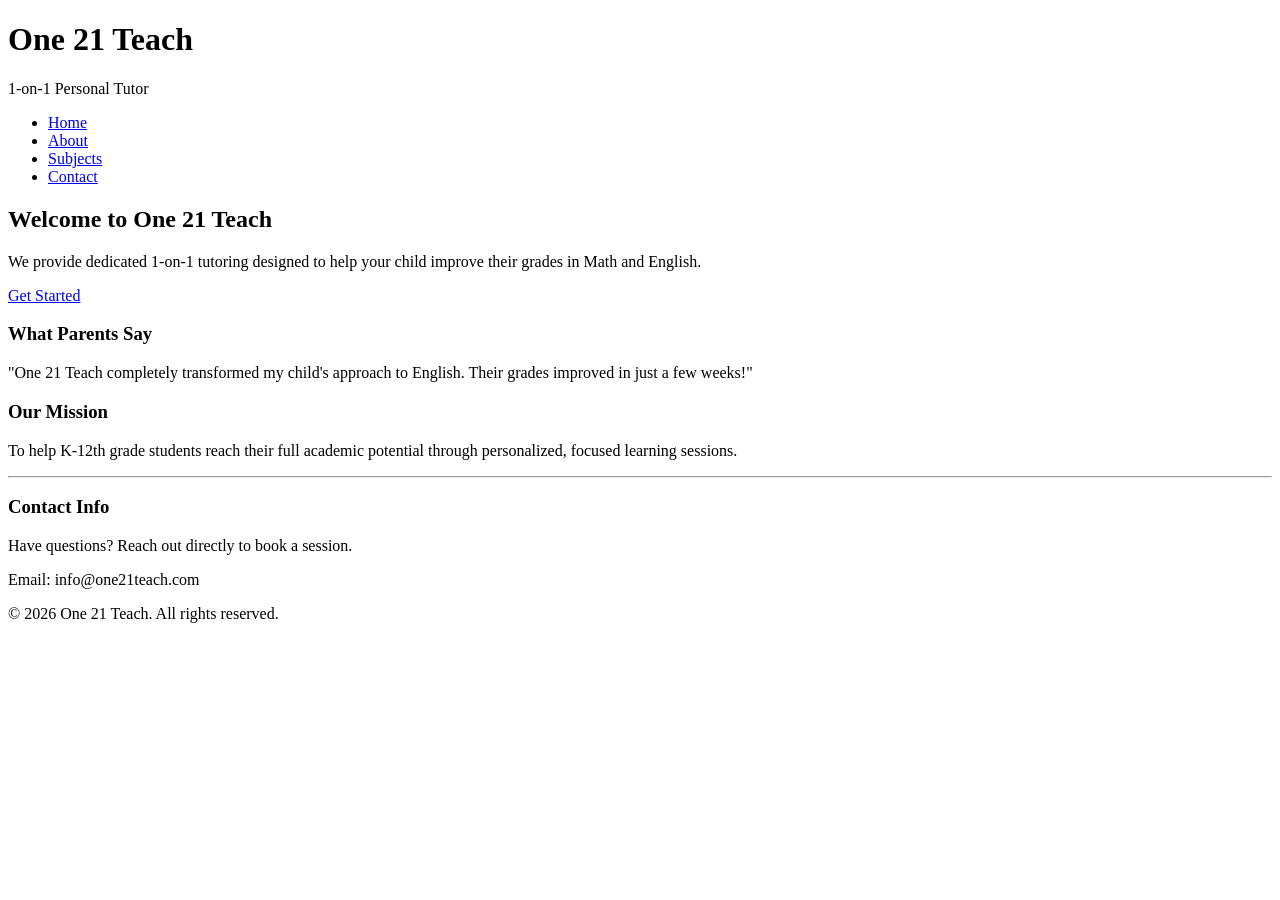
==== index.html @ a63e370b "Add initial HTML structure for One 21 Teach" ====
<!DOCTYPE html>
<html lang="en">
<head>
    <meta charset="UTF-8">
    <meta name="viewport" content="width=device-width, initial-scale=1.0">
    <title>One 21 Teach - Personal Tutoring</title>
    <link rel="stylesheet" href="style.css">
</head>
<body>

    <div class="container">
        <header>
            <h1>One 21 Teach</h1>
            <p class="tagline">1-on-1 Personal Tutor</p>
        </header>

        <nav>
            <ul>
                <li><a href="#">Home</a></li>
                <li><a href="#">About</a></li>
                <li><a href="#">Subjects</a></li>
                <li><a href="#">Contact</a></li>
            </ul>
        </nav>

        <main>
            <section class="hero-block">
                <h2>Welcome to One 21 Teach</h2>
                <p>We provide dedicated 1-on-1 tutoring designed to help your child improve their grades in Math and English.</p>
                <div class="cta-container">
                    <a href="#" class="cta-button">Get Started</a>
                </div>
                
                <div class="review-box">
                    <h3>What Parents Say</h3>
                    <p class="review">"One 21 Teach completely transformed my child's approach to English. Their grades improved in just a few weeks!"</p>
                </div>
            </section>
            
            <aside class="info-sidebar">
                <h3>Our Mission</h3>
                <p>To help K-12th grade students reach their full academic potential through personalized, focused learning sessions.</p>
                
                <hr class="sidebar-divider">
                
                <h3>Contact Info</h3>
                <p>Have questions? Reach out directly to book a session.</p>
                <p class="contact-details">Email: info@one21teach.com</p>
            </aside>
        </main>

        <footer>
            <p>&copy; 2026 One 21 Teach. All rights reserved.</p>
        </footer>
    </div>

</body>
</html>
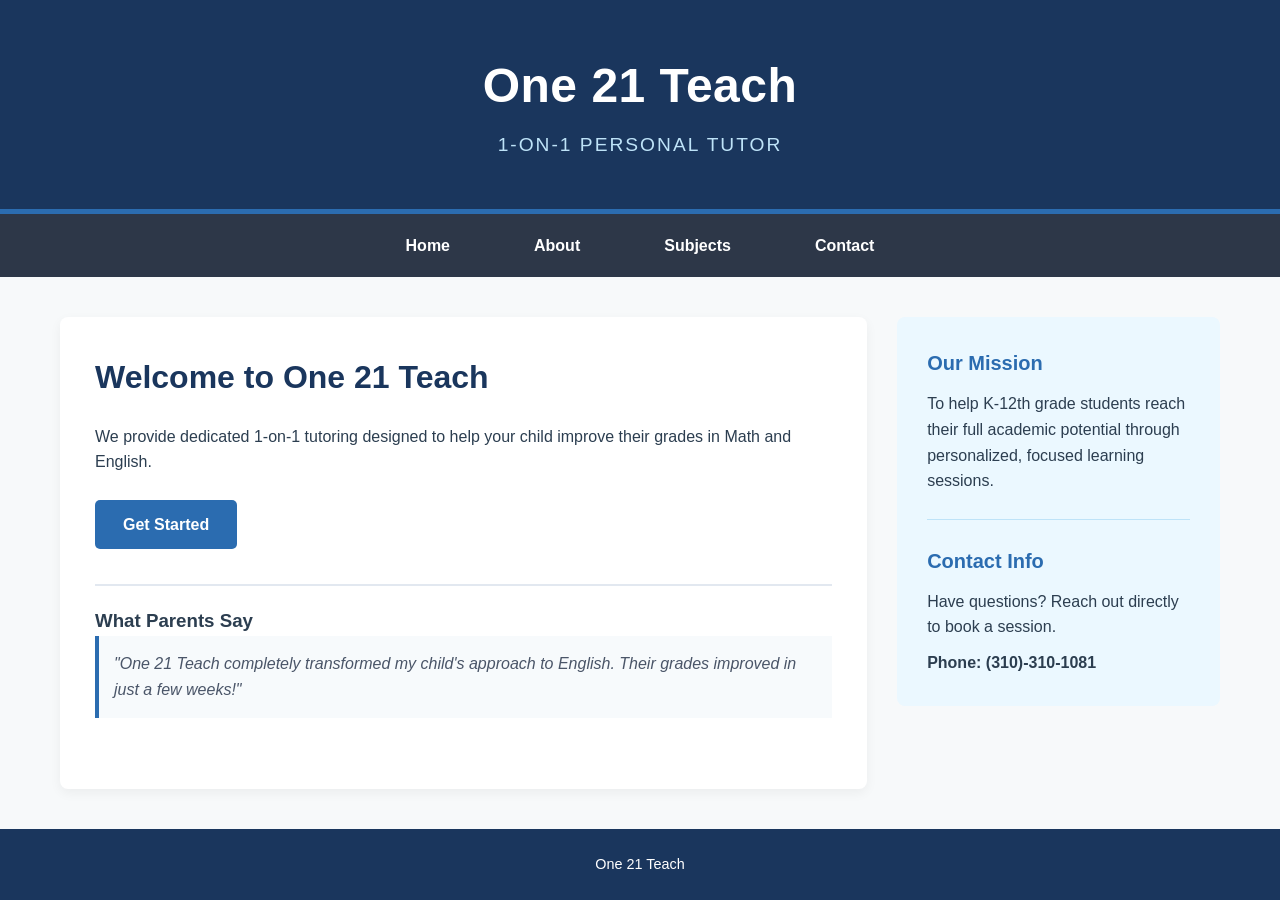
==== commit 850d6a6f: "Update contact details and footer text" ====
--- a/index.html
+++ b/index.html
@@ -45,12 +45,12 @@
                 
                 <h3>Contact Info</h3>
                 <p>Have questions? Reach out directly to book a session.</p>
-                <p class="contact-details">Email: info@one21teach.com</p>
+                <p class="contact-details">Phone: (310)-310-1081</p>
             </aside>
         </main>
 
         <footer>
-            <p>&copy; 2026 One 21 Teach. All rights reserved.</p>
+            <p>One 21 Teach</p>
         </footer>
     </div>
 
--- a/style.css
+++ b/style.css
@@ -0,0 +1,182 @@
+* {
+    margin: 0;
+    padding: 0;
+    box-sizing: border-box;
+}
+
+body {
+    font-family: 'Helvetica Neue', Arial, sans-serif;
+    background-color: #f7f9fa;
+    color: #2c3e50;
+    line-height: 1.6;
+}
+
+.container {
+    display: grid;
+    grid-template-rows: auto auto 1fr auto;
+    min-height: 100vh;
+}
+
+
+header {
+    background-color: #1a365d;
+    color: #ffffff;
+    text-align: center;
+    padding: 3rem 1rem;
+    border-bottom: 5px solid #2b6cb0;
+}
+
+header h1 {
+    font-size: 3rem;
+    font-weight: 700;
+    letter-spacing: 0.5px;
+    margin-bottom: 5px;
+}
+
+header .tagline {
+    font-size: 1.2rem;
+    color: #bee3f8;
+    text-transform: uppercase;
+    letter-spacing: 2px;
+}
+
+nav {
+    background-color: #2d3748; 
+    position: sticky;
+    top: 0;
+    z-index: 100;
+}
+
+nav ul {
+    list-style: none;
+    display: flex;
+    justify-content: center;
+}
+
+nav ul li {
+    margin: 0 10px;
+}
+
+nav ul li a {
+    display: block;
+    color: #ffffff;
+    text-decoration: none;
+    padding: 1.2rem 2rem;
+    font-weight: 600;
+    transition: all 0.3s ease;
+}
+
+nav ul li a:hover {
+    background-color: #2b6cb0;
+    color: #ffffff;
+}
+
+main {
+    display: grid;
+    grid-template-columns: 2.5fr 1fr; 
+    gap: 30px;
+    max-width: 1200px;
+    width: 100%;
+    margin: 0 auto;
+    padding: 40px 20px;
+}
+
+.hero-block {
+    background-color: #ffffff;
+    padding: 35px;
+    border-radius: 8px;
+    box-shadow: 0 4px 12px rgba(0, 0, 0, 0.05);
+}
+
+.hero-block h2 {
+    color: #1a365d;
+    font-size: 2rem;
+    margin-bottom: 20px;
+}
+
+.cta-container {
+    margin: 25px 0;
+}
+
+.cta-button {
+    display: inline-block;
+    background-color: #2b6cb0;
+    color: #ffffff;
+    text-decoration: none;
+    padding: 12px 28px;
+    font-weight: bold;
+    border-radius: 5px;
+    transition: background-color 0.2s ease;
+}
+
+.cta-button:hover {
+    background-color: #2c5282;
+}
+
+.review-box {
+    margin-top: 35px;
+    padding-top: 20px;
+    border-top: 2px solid #e2e8f0;
+}
+
+.review {
+    font-style: italic;
+    color: #4a5568;
+    background-color: #f7fafc;
+    padding: 15px;
+    border-left: 4px solid #2b6cb0;
+}
+
+
+.info-sidebar {
+    background-color: #ebf8ff; 
+    padding: 30px;
+    border-radius: 8px;
+    align-self: start;
+}
+
+.info-sidebar h3 {
+    color: #2b6cb0;
+    margin-bottom: 12px;
+    font-size: 1.25rem;
+}
+
+.sidebar-divider {
+    border: 0;
+    height: 1px;
+    background: #bee3f8;
+    margin: 25px 0;
+}
+
+.contact-details {
+    font-weight: 600;
+    margin-top: 10px;
+}
+
+footer {
+    background-color: #1a365d;
+    color: #ffffff;
+    text-align: center;
+    padding: 1.5rem 1rem;
+    font-size: 0.9rem;
+}
+
+@media (max-width: 768px) {
+    main {
+        grid-template-columns: 1fr;
+    }
+
+    nav ul {
+        flex-direction: column;
+        align-items: center;
+    }
+
+    nav ul li {
+        width: 100%;
+        text-align: center;
+    }
+    
+    nav ul li a {
+        padding: 1rem;
+    }
+}
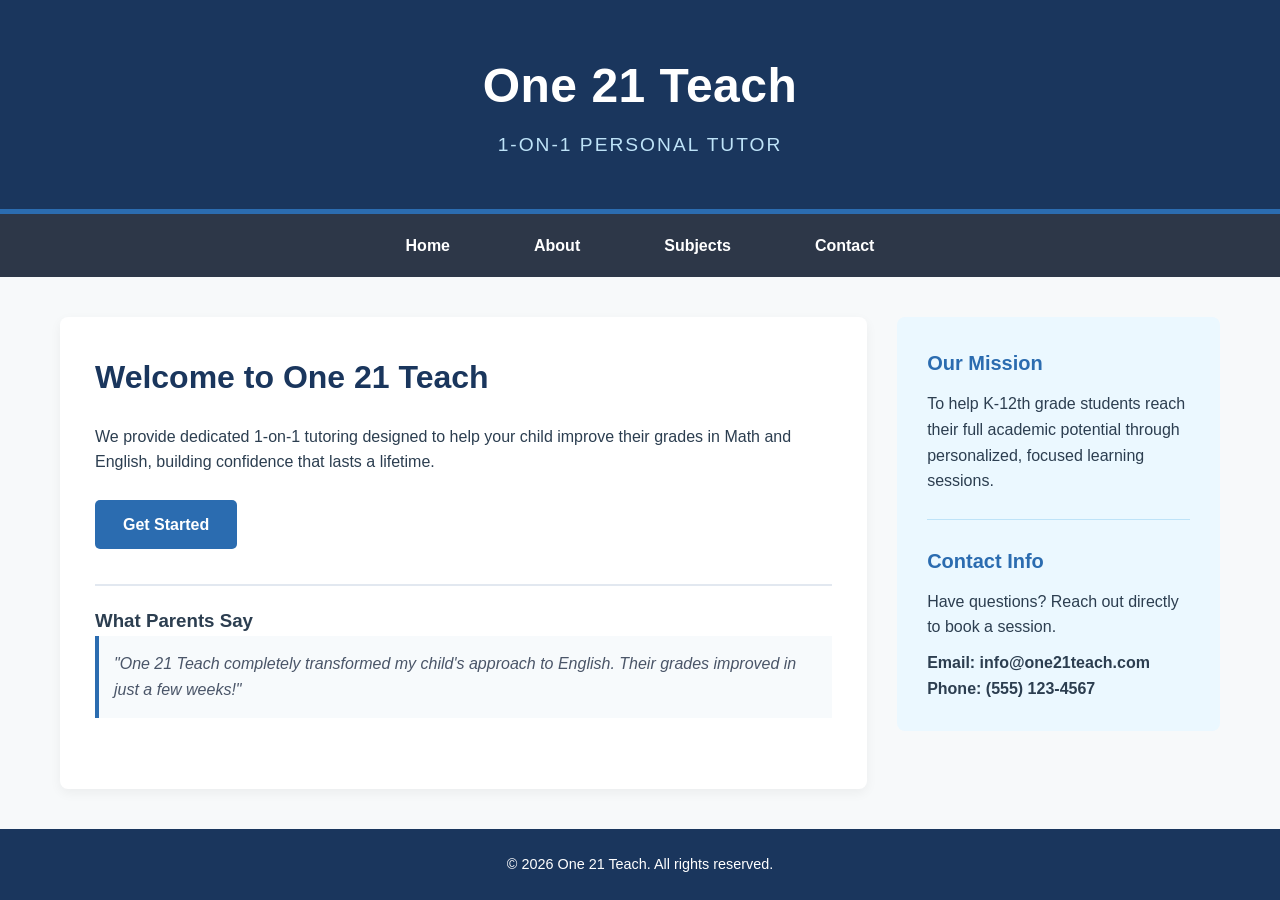
==== commit 43b2c2ec: "Update navigation, contact info, and footer details Updated navigation links to point to specific HT" ====
--- a/index.html
+++ b/index.html
@@ -16,19 +16,19 @@
 
         <nav>
             <ul>
-                <li><a href="#">Home</a></li>
-                <li><a href="#">About</a></li>
-                <li><a href="#">Subjects</a></li>
-                <li><a href="#">Contact</a></li>
+                <li><a href="index.html">Home</a></li>
+                <li><a href="about.html">About</a></li>
+                <li><a href="subjects.html">Subjects</a></li>
+                <li><a href="contact.html">Contact</a></li>
             </ul>
         </nav>
 
         <main>
             <section class="hero-block">
                 <h2>Welcome to One 21 Teach</h2>
-                <p>We provide dedicated 1-on-1 tutoring designed to help your child improve their grades in Math and English.</p>
+                <p>We provide dedicated 1-on-1 tutoring designed to help your child improve their grades in Math and English, building confidence that lasts a lifetime.</p>
                 <div class="cta-container">
-                    <a href="#" class="cta-button">Get Started</a>
+                    <a href="contact.html" class="cta-button">Get Started</a>
                 </div>
                 
                 <div class="review-box">
@@ -45,12 +45,12 @@
                 
                 <h3>Contact Info</h3>
                 <p>Have questions? Reach out directly to book a session.</p>
-                <p class="contact-details">Phone: (310)-310-1081</p>
+                <p class="contact-details">Email: info@one21teach.com<br>Phone: (555) 123-4567</p>
             </aside>
         </main>
 
         <footer>
-            <p>One 21 Teach</p>
+            <p>&copy; 2026 One 21 Teach. All rights reserved.</p>
         </footer>
     </div>
 
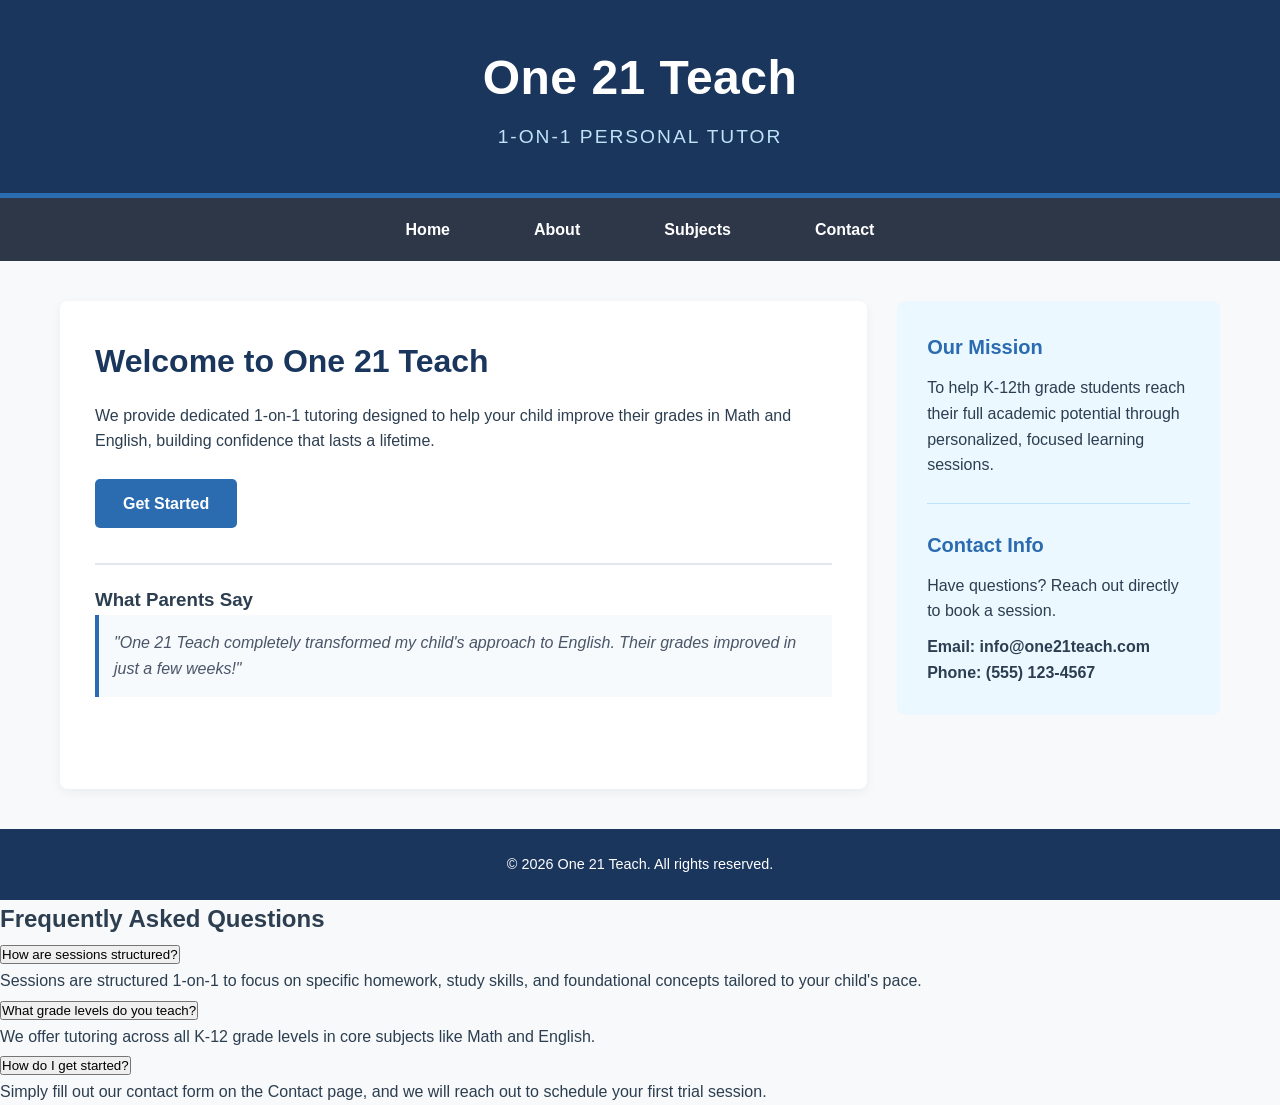
==== commit 9099d606: "Add FAQ section with accordion functionality" ====
--- a/index.html
+++ b/index.html
@@ -53,6 +53,49 @@
             <p>&copy; 2026 One 21 Teach. All rights reserved.</p>
         </footer>
     </div>
+<section class="my-4">
+    <h2>Frequently Asked Questions</h2>
+    
+    <div class="accordion" id="faqAccordion">
+        <div class="accordion-item">
+            <h3 class="accordion-header" id="headingOne">
+                <button class="accordion-button" type="button" data-bs-toggle="collapse" data-bs-target="#collapseOne" aria-expanded="true" aria-controls="collapseOne">
+                    How are sessions structured?
+                </button>
+            </h3>
+            <div id="collapseOne" class="accordion-collapse collapse show" aria-labelledby="headingOne" data-bs-parent="#faqAccordion">
+                <div class="accordion-body">
+                    Sessions are structured 1-on-1 to focus on specific homework, study skills, and foundational concepts tailored to your child's pace.
+                </div>
+            </div>
+        </div>
 
+        <div class="accordion-item">
+            <h3 class="accordion-header" id="headingTwo">
+                <button class="accordion-button collapsed" type="button" data-bs-toggle="collapse" data-bs-target="#collapseTwo" aria-expanded="false" aria-controls="collapseTwo">
+                    What grade levels do you teach?
+                </button>
+            </h3>
+            <div id="collapseTwo" class="accordion-collapse collapse" aria-labelledby="headingTwo" data-bs-parent="#faqAccordion">
+                <div class="accordion-body">
+                    We offer tutoring across all K-12 grade levels in core subjects like Math and English.
+                </div>
+            </div>
+        </div>
+
+        <div class="accordion-item">
+            <h3 class="accordion-header" id="headingThree">
+                <button class="accordion-button collapsed" type="button" data-bs-toggle="collapse" data-bs-target="#collapseThree" aria-expanded="false" aria-controls="collapseThree">
+                    How do I get started?
+                </button>
+            </h3>
+            <div id="collapseThree" class="accordion-collapse collapse" aria-labelledby="headingThree" data-bs-parent="#faqAccordion">
+                <div class="accordion-body">
+                    Simply fill out our contact form on the Contact page, and we will reach out to schedule your first trial session.
+                </div>
+            </div>
+        </div>
+    </div>
+</section>
 </body>
 </html>
--- a/style.css
+++ b/style.css
@@ -17,12 +17,11 @@
     min-height: 100vh;
 }
 
-
 header {
     background-color: #1a365d;
     color: #ffffff;
     text-align: center;
-    padding: 3rem 1rem;
+    padding: 2.5rem 1rem;
     border-bottom: 5px solid #2b6cb0;
 }
 
@@ -41,7 +40,7 @@
 }
 
 nav {
-    background-color: #2d3748; 
+    background-color: #2d3748;
     position: sticky;
     top: 0;
     z-index: 100;
@@ -73,7 +72,7 @@
 
 main {
     display: grid;
-    grid-template-columns: 2.5fr 1fr; 
+    grid-template-columns: 2.5fr 1fr;
     gap: 30px;
     max-width: 1200px;
     width: 100%;
@@ -81,17 +80,21 @@
     padding: 40px 20px;
 }
 
-.hero-block {
+main.single-column {
+    grid-template-columns: 1fr;
+}
+
+.hero-block, .form-container, .gallery-section {
     background-color: #ffffff;
     padding: 35px;
     border-radius: 8px;
     box-shadow: 0 4px 12px rgba(0, 0, 0, 0.05);
 }
 
-.hero-block h2 {
+.hero-block h2, .form-container h2, .gallery-section h2 {
     color: #1a365d;
     font-size: 2rem;
-    margin-bottom: 20px;
+    margin-bottom: 15px;
 }
 
 .cta-container {
@@ -127,9 +130,8 @@
     border-left: 4px solid #2b6cb0;
 }
 
-
 .info-sidebar {
-    background-color: #ebf8ff; 
+    background-color: #ebf8ff;
     padding: 30px;
     border-radius: 8px;
     align-self: start;
@@ -153,6 +155,118 @@
     margin-top: 10px;
 }
 
+.custom-form {
+    margin-top: 20px;
+}
+
+.custom-form label {
+    display: block;
+    font-weight: bold;
+    margin-top: 15px;
+    margin-bottom: 5px;
+    color: #2d3748;
+}
+
+.custom-form input[type="text"],
+.custom-form input[type="email"],
+.custom-form input[type="tel"],
+.custom-form select,
+.custom-form textarea {
+    width: 100%;
+    padding: 12px;
+    border: 1px solid #cbd5e0;
+    border-radius: 5px;
+    font-size: 1rem;
+    font-family: inherit;
+    background-color: #f8fafc;
+}
+
+.custom-form input[type="text"]:focus,
+.custom-form input[type="email"]:focus,
+.custom-form input[type="tel"]:focus,
+.custom-form select:focus,
+.custom-form textarea:focus {
+    border-color: #2b6cb0;
+    outline: none;
+    background-color: #ffffff;
+}
+
+.form-buttons {
+    margin-top: 25px;
+    display: flex;
+    gap: 15px;
+}
+
+.btn-submit {
+    background-color: #2b6cb0;
+    color: #ffffff;
+    border: none;
+    padding: 12px 25px;
+    font-size: 1rem;
+    font-weight: bold;
+    border-radius: 5px;
+    cursor: pointer;
+    transition: background 0.2s ease;
+}
+
+.btn-submit:hover {
+    background-color: #1a365d;
+}
+
+.btn-reset {
+    background-color: #e2e8f0;
+    color: #4a5568;
+    border: none;
+    padding: 12px 25px;
+    font-size: 1rem;
+    font-weight: bold;
+    border-radius: 5px;
+    cursor: pointer;
+    transition: background 0.2s ease;
+}
+
+.btn-reset:hover {
+    background-color: #cbd5e0;
+}
+
+div.gallery {
+    border: 1px solid #ccc;
+    border-radius: 5px;
+    overflow: hidden;
+    background-color: #ffffff;
+}
+
+div.gallery:hover {
+    border: 1px solid #777;
+    box-shadow: 0 4px 8px rgba(0,0,0,0.1);
+}
+
+div.gallery img {
+    width: 100%;
+    height: auto;
+    display: block;
+}
+
+div.desc {
+    padding: 15px;
+    text-align: center;
+    font-size: 0.95rem;
+    color: #4a5568;
+}
+
+.responsive {
+    padding: 0 6px;
+    float: left;
+    width: 24.99999%;
+    margin-bottom: 20px;
+}
+
+.clearfix:after {
+    content: "";
+    display: table;
+    clear: both;
+}
+
 footer {
     background-color: #1a365d;
     color: #ffffff;
@@ -161,6 +275,19 @@
     font-size: 0.9rem;
 }
 
+@media only screen and (max-width: 700px) {
+    .responsive {
+        width: 49.99999%;
+        margin: 6px 0;
+    }
+}
+
+@media only screen and (max-width: 500px) {
+    .responsive {
+        width: 100%;
+    }
+}
+
 @media (max-width: 768px) {
     main {
         grid-template-columns: 1fr;
@@ -175,7 +302,7 @@
         width: 100%;
         text-align: center;
     }
-    
+
     nav ul li a {
         padding: 1rem;
     }
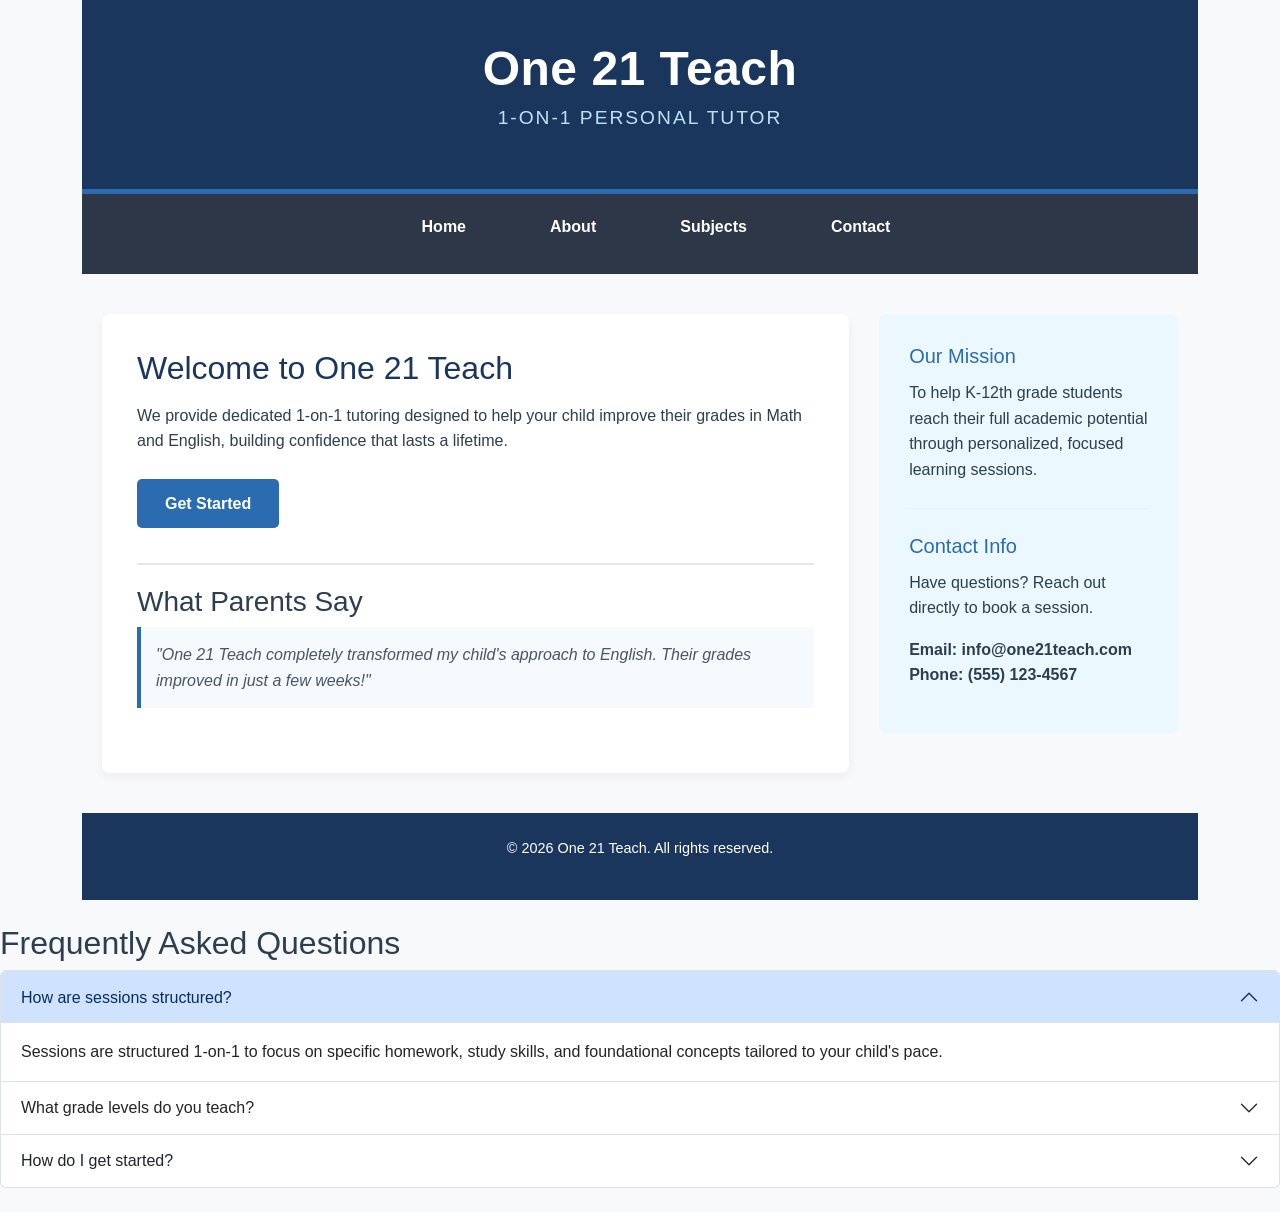
==== commit f8169a96: "Include Bootstrap for styling and scripts Added Bootstrap CSS and JS links for styling and functiona" ====
--- a/index.html
+++ b/index.html
@@ -1,5 +1,8 @@
 <!DOCTYPE html>
 <html lang="en">
+<link href="https://cdn.jsdelivr.net/npm/bootstrap@5.3.3/dist/css/bootstrap.min.css" rel="stylesheet">
+
+<script src="https://cdn.jsdelivr.net/npm/bootstrap@5.3.3/dist/js/bootstrap.bundle.min.js"></script>
 <head>
     <meta charset="UTF-8">
     <meta name="viewport" content="width=device-width, initial-scale=1.0">
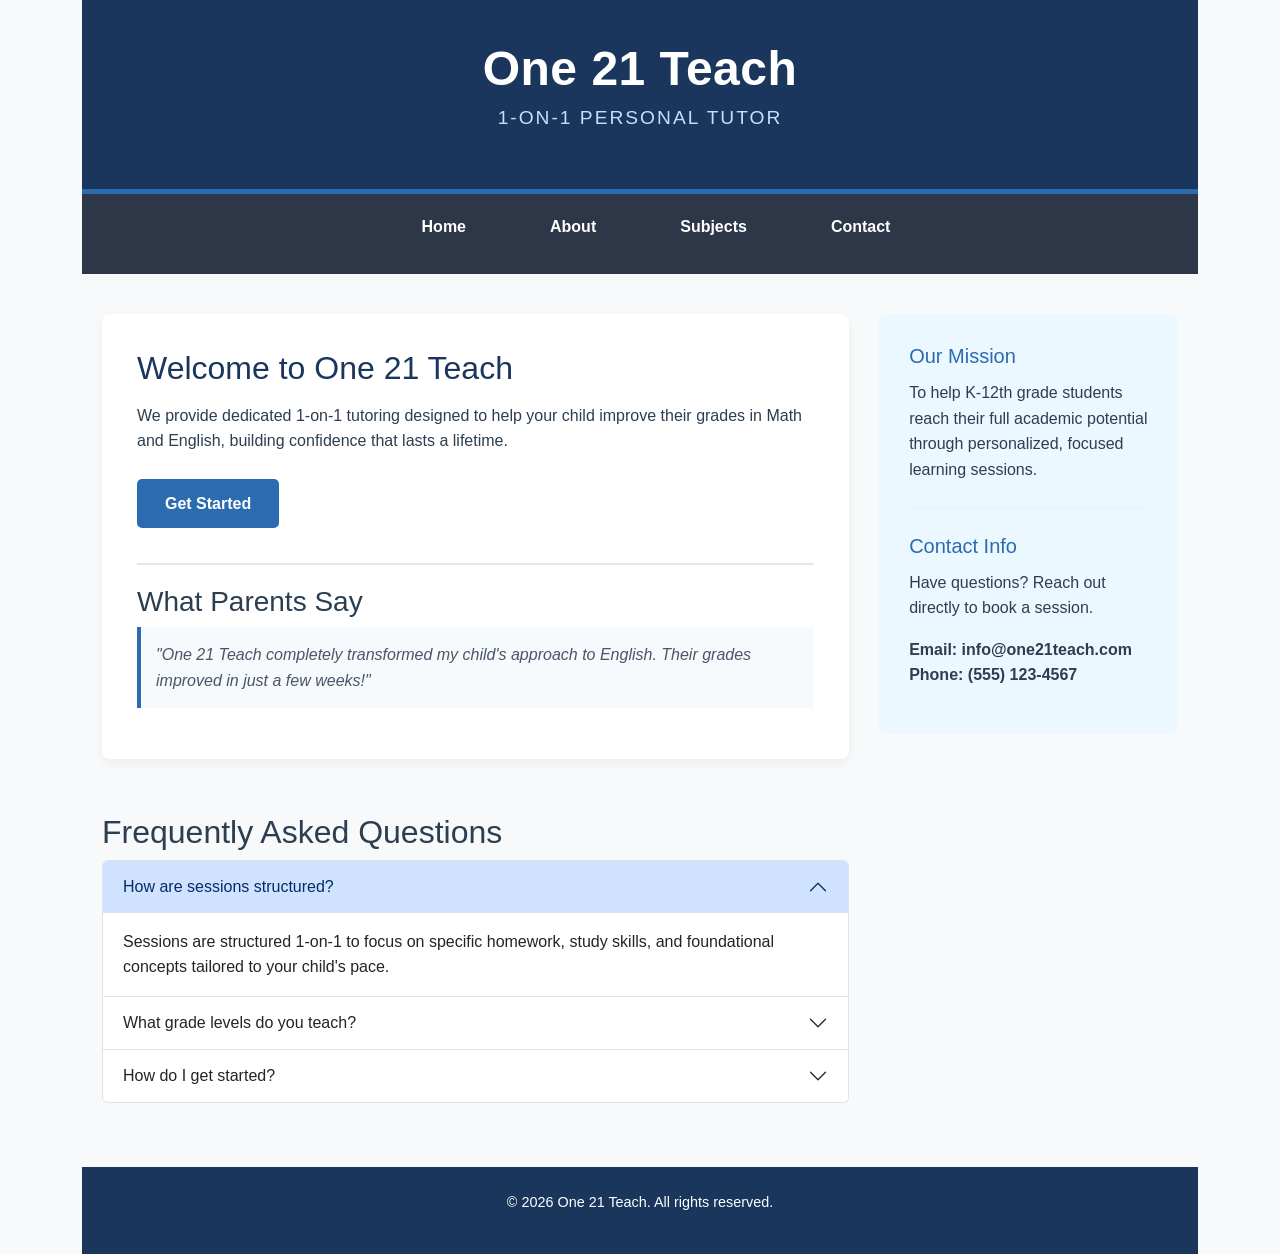
==== commit 7900ce63: "Restore footer and main section in index.html" ====
--- a/index.html
+++ b/index.html
@@ -50,13 +50,7 @@
                 <p>Have questions? Reach out directly to book a session.</p>
                 <p class="contact-details">Email: info@one21teach.com<br>Phone: (555) 123-4567</p>
             </aside>
-        </main>
-
-        <footer>
-            <p>&copy; 2026 One 21 Teach. All rights reserved.</p>
-        </footer>
-    </div>
-<section class="my-4">
+            <section class="my-4">
     <h2>Frequently Asked Questions</h2>
     
     <div class="accordion" id="faqAccordion">
@@ -100,5 +94,11 @@
         </div>
     </div>
 </section>
+        </main>
+
+        <footer>
+            <p>&copy; 2026 One 21 Teach. All rights reserved.</p>
+        </footer>
+    </div>
 </body>
 </html>
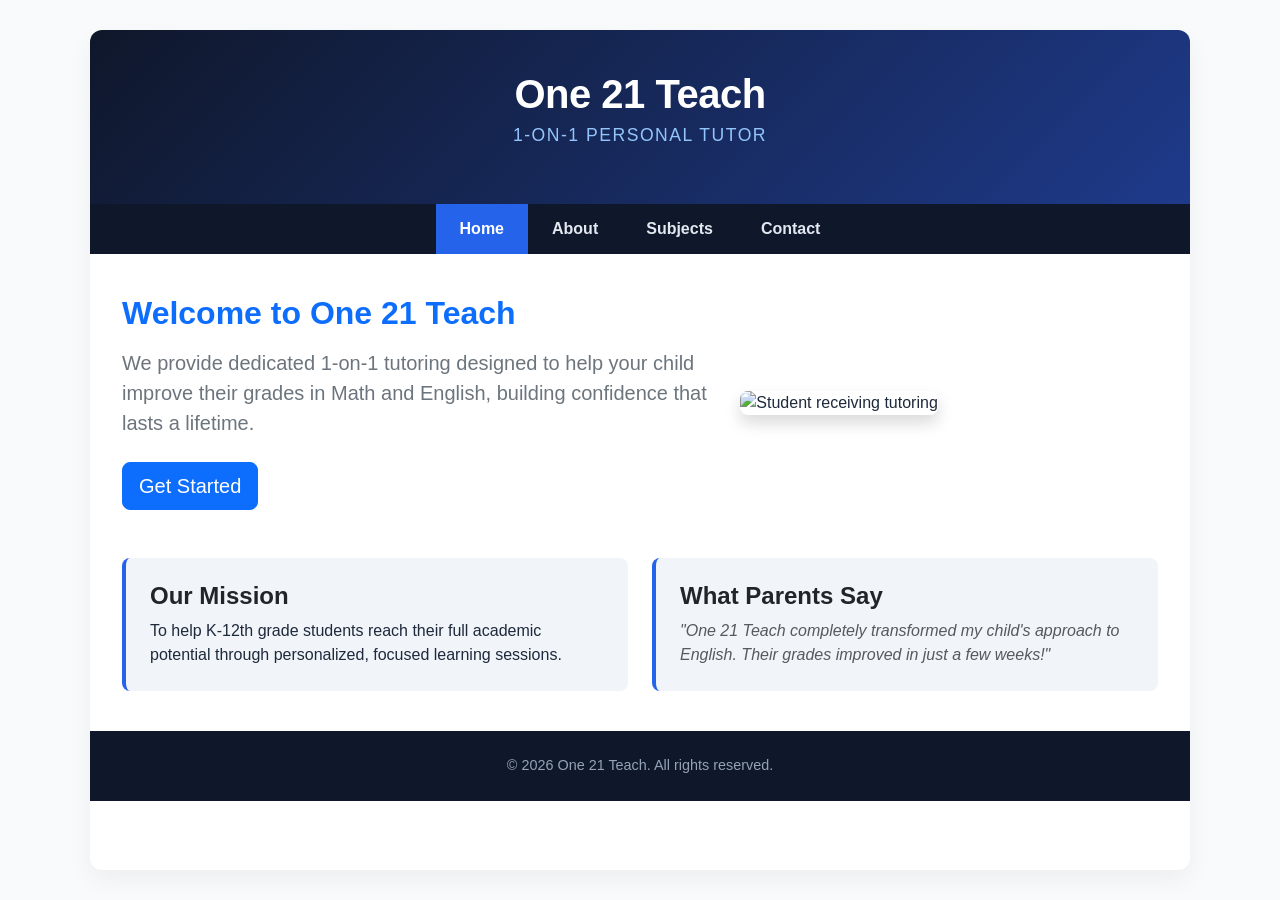
==== commit 3d2ccb4e: "Refactor HTML structure and update Bootstrap integration" ====
--- a/index.html
+++ b/index.html
@@ -1,104 +1,69 @@
 <!DOCTYPE html>
 <html lang="en">
-<link href="https://cdn.jsdelivr.net/npm/bootstrap@5.3.3/dist/css/bootstrap.min.css" rel="stylesheet">
-
-<script src="https://cdn.jsdelivr.net/npm/bootstrap@5.3.3/dist/js/bootstrap.bundle.min.js"></script>
 <head>
     <meta charset="UTF-8">
     <meta name="viewport" content="width=device-width, initial-scale=1.0">
     <title>One 21 Teach - Personal Tutoring</title>
+    <link href="https://cdn.jsdelivr.net/npm/bootstrap@5.3.3/dist/css/bootstrap.min.css" rel="stylesheet">
     <link rel="stylesheet" href="style.css">
 </head>
 <body>
 
-    <div class="container">
+    <div class="site-container">
         <header>
             <h1>One 21 Teach</h1>
             <p class="tagline">1-on-1 Personal Tutor</p>
         </header>
 
-        <nav>
-            <ul>
-                <li><a href="index.html">Home</a></li>
-                <li><a href="about.html">About</a></li>
-                <li><a href="subjects.html">Subjects</a></li>
-                <li><a href="contact.html">Contact</a></li>
-            </ul>
+        <nav class="navbar navbar-expand-md custom-nav p-0">
+            <div class="container-fluid p-0">
+                <button class="navbar-toggler my-2 ms-3 bg-light" type="button" data-bs-toggle="collapse" data-bs-target="#navbarNav">
+                    <span class="navbar-toggler-icon"></span>
+                </button>
+                <div class="collapse navbar-collapse justify-content-center" id="navbarNav">
+                    <ul class="navbar-nav text-center">
+                        <li class="nav-item"><a class="nav-link active" href="index.html">Home</a></li>
+                        <li class="nav-item"><a class="nav-link" href="about.html">About</a></li>
+                        <li class="nav-item"><a class="nav-link" href="subjects.html">Subjects</a></li>
+                        <li class="nav-item"><a class="nav-link" href="contact.html">Contact</a></li>
+                    </ul>
+                </div>
+            </div>
         </nav>
 
         <main>
-            <section class="hero-block">
-                <h2>Welcome to One 21 Teach</h2>
-                <p>We provide dedicated 1-on-1 tutoring designed to help your child improve their grades in Math and English, building confidence that lasts a lifetime.</p>
-                <div class="cta-container">
-                    <a href="contact.html" class="cta-button">Get Started</a>
+            <div class="row g-4 align-items-center mb-5">
+                <div class="col-lg-7">
+                    <h2 class="fw-bold text-primary mb-3">Welcome to One 21 Teach</h2>
+                    <p class="lead text-secondary">We provide dedicated 1-on-1 tutoring designed to help your child improve their grades in Math and English, building confidence that lasts a lifetime.</p>
+                    <a href="contact.html" class="btn btn-primary btn-lg mt-2">Get Started</a>
                 </div>
-                
-                <div class="review-box">
-                    <h3>What Parents Say</h3>
-                    <p class="review">"One 21 Teach completely transformed my child's approach to English. Their grades improved in just a few weeks!"</p>
-                </div>
-            </section>
-            
-            <aside class="info-sidebar">
-                <h3>Our Mission</h3>
-                <p>To help K-12th grade students reach their full academic potential through personalized, focused learning sessions.</p>
-                
-                <hr class="sidebar-divider">
-                
-                <h3>Contact Info</h3>
-                <p>Have questions? Reach out directly to book a session.</p>
-                <p class="contact-details">Email: info@one21teach.com<br>Phone: (555) 123-4567</p>
-            </aside>
-            <section class="my-4">
-    <h2>Frequently Asked Questions</h2>
-    
-    <div class="accordion" id="faqAccordion">
-        <div class="accordion-item">
-            <h3 class="accordion-header" id="headingOne">
-                <button class="accordion-button" type="button" data-bs-toggle="collapse" data-bs-target="#collapseOne" aria-expanded="true" aria-controls="collapseOne">
-                    How are sessions structured?
-                </button>
-            </h3>
-            <div id="collapseOne" class="accordion-collapse collapse show" aria-labelledby="headingOne" data-bs-parent="#faqAccordion">
-                <div class="accordion-body">
-                    Sessions are structured 1-on-1 to focus on specific homework, study skills, and foundational concepts tailored to your child's pace.
+                <div class="col-lg-5">
+                    <img src="https://images.unsplash.com/photo-1577896851231-70ef18881754?w=600" class="img-fluid rounded-3 shadow" alt="Student receiving tutoring">
                 </div>
             </div>
-        </div>
 
-        <div class="accordion-item">
-            <h3 class="accordion-header" id="headingTwo">
-                <button class="accordion-button collapsed" type="button" data-bs-toggle="collapse" data-bs-target="#collapseTwo" aria-expanded="false" aria-controls="collapseTwo">
-                    What grade levels do you teach?
-                </button>
-            </h3>
-            <div id="collapseTwo" class="accordion-collapse collapse" aria-labelledby="headingTwo" data-bs-parent="#faqAccordion">
-                <div class="accordion-body">
-                    We offer tutoring across all K-12 grade levels in core subjects like Math and English.
+            <div class="row g-4">
+                <div class="col-md-6">
+                    <div class="sidebar-box h-100">
+                        <h4 class="fw-bold text-dark mb-2">Our Mission</h4>
+                        <p class="mb-0">To help K-12th grade students reach their full academic potential through personalized, focused learning sessions.</p>
+                    </div>
+                </div>
+                <div class="col-md-6">
+                    <div class="sidebar-box h-100">
+                        <h4 class="fw-bold text-dark mb-2">What Parents Say</h4>
+                        <p class="mb-0 fs-6 text-muted"><em>"One 21 Teach completely transformed my child's approach to English. Their grades improved in just a few weeks!"</em></p>
+                    </div>
                 </div>
             </div>
-        </div>
-
-        <div class="accordion-item">
-            <h3 class="accordion-header" id="headingThree">
-                <button class="accordion-button collapsed" type="button" data-bs-toggle="collapse" data-bs-target="#collapseThree" aria-expanded="false" aria-controls="collapseThree">
-                    How do I get started?
-                </button>
-            </h3>
-            <div id="collapseThree" class="accordion-collapse collapse" aria-labelledby="headingThree" data-bs-parent="#faqAccordion">
-                <div class="accordion-body">
-                    Simply fill out our contact form on the Contact page, and we will reach out to schedule your first trial session.
-                </div>
-            </div>
-        </div>
-    </div>
-</section>
         </main>
 
         <footer>
-            <p>&copy; 2026 One 21 Teach. All rights reserved.</p>
+            <p class="mb-0">&copy; 2026 One 21 Teach. All rights reserved.</p>
         </footer>
     </div>
+
+    <script src="https://cdn.jsdelivr.net/npm/bootstrap@5.3.3/dist/js/bootstrap.bundle.min.js"></script>
 </body>
 </html>
--- a/style.css
+++ b/style.css
@@ -1,309 +1,80 @@
-* {
-    margin: 0;
-    padding: 0;
-    box-sizing: border-box;
+body {
+    font-family: 'Segoe UI', Tahoma, Geneva, Verdana, sans-serif;
+    background-color: #f8fafc;
+    color: #1e293b;
+    min-height: 100vh;
+    display: flex;
+    flex-direction: column;
 }
 
-body {
-    font-family: 'Helvetica Neue', Arial, sans-serif;
-    background-color: #f7f9fa;
-    color: #2c3e50;
-    line-height: 1.6;
-}
-
-.container {
-    display: grid;
-    grid-template-rows: auto auto 1fr auto;
-    min-height: 100vh;
+.site-container {
+    max-width: 1100px;
+    margin: 30px auto;
+    background: #ffffff;
+    border-radius: 12px;
+    box-shadow: 0 10px 25px rgba(0, 0, 0, 0.05);
+    overflow: hidden;
+    flex: 1;
 }
 
 header {
-    background-color: #1a365d;
+    background: linear-gradient(135deg, #0f172a 0%, #1e3a8a 100%);
     color: #ffffff;
+    padding: 2.5rem 1rem;
     text-align: center;
-    padding: 2.5rem 1rem;
-    border-bottom: 5px solid #2b6cb0;
 }
 
 header h1 {
-    font-size: 3rem;
-    font-weight: 700;
-    letter-spacing: 0.5px;
-    margin-bottom: 5px;
+    font-weight: 800;
+    letter-spacing: -0.5px;
+    margin-bottom: 0.25rem;
 }
 
 header .tagline {
-    font-size: 1.2rem;
-    color: #bee3f8;
+    color: #93c5fd;
+    font-size: 1.1rem;
+    letter-spacing: 1.5px;
     text-transform: uppercase;
-    letter-spacing: 2px;
 }
 
-nav {
-    background-color: #2d3748;
-    position: sticky;
-    top: 0;
-    z-index: 100;
+.custom-nav {
+    background-color: #0f172a !important;
 }
 
-nav ul {
-    list-style: none;
-    display: flex;
-    justify-content: center;
+.custom-nav .nav-link {
+    color: #e2e8f0 !important;
+    font-weight: 600;
+    padding: 0.8rem 1.5rem !important;
+    transition: all 0.2s ease;
 }
 
-nav ul li {
-    margin: 0 10px;
-}
-
-nav ul li a {
-    display: block;
-    color: #ffffff;
-    text-decoration: none;
-    padding: 1.2rem 2rem;
-    font-weight: 600;
-    transition: all 0.3s ease;
-}
-
-nav ul li a:hover {
-    background-color: #2b6cb0;
-    color: #ffffff;
+.custom-nav .nav-link:hover,
+.custom-nav .nav-link.active {
+    color: #ffffff !important;
+    background-color: #2563eb;
 }
 
 main {
-    display: grid;
-    grid-template-columns: 2.5fr 1fr;
-    gap: 30px;
-    max-width: 1200px;
-    width: 100%;
-    margin: 0 auto;
-    padding: 40px 20px;
+    padding: 2.5rem 2rem;
 }
 
-main.single-column {
-    grid-template-columns: 1fr;
+.sidebar-box {
+    background-color: #f1f5f9;
+    border-radius: 8px;
+    padding: 1.5rem;
+    border-left: 4px solid #2563eb;
 }
 
-.hero-block, .form-container, .gallery-section {
-    background-color: #ffffff;
-    padding: 35px;
-    border-radius: 8px;
-    box-shadow: 0 4px 12px rgba(0, 0, 0, 0.05);
-}
-
-.hero-block h2, .form-container h2, .gallery-section h2 {
-    color: #1a365d;
-    font-size: 2rem;
-    margin-bottom: 15px;
-}
-
-.cta-container {
-    margin: 25px 0;
-}
-
-.cta-button {
-    display: inline-block;
-    background-color: #2b6cb0;
-    color: #ffffff;
-    text-decoration: none;
-    padding: 12px 28px;
-    font-weight: bold;
-    border-radius: 5px;
-    transition: background-color 0.2s ease;
-}
-
-.cta-button:hover {
-    background-color: #2c5282;
-}
-
-.review-box {
-    margin-top: 35px;
-    padding-top: 20px;
-    border-top: 2px solid #e2e8f0;
-}
-
-.review {
-    font-style: italic;
-    color: #4a5568;
-    background-color: #f7fafc;
-    padding: 15px;
-    border-left: 4px solid #2b6cb0;
-}
-
-.info-sidebar {
-    background-color: #ebf8ff;
-    padding: 30px;
-    border-radius: 8px;
-    align-self: start;
-}
-
-.info-sidebar h3 {
-    color: #2b6cb0;
-    margin-bottom: 12px;
-    font-size: 1.25rem;
-}
-
-.sidebar-divider {
-    border: 0;
-    height: 1px;
-    background: #bee3f8;
-    margin: 25px 0;
-}
-
-.contact-details {
-    font-weight: 600;
-    margin-top: 10px;
-}
-
-.custom-form {
-    margin-top: 20px;
-}
-
-.custom-form label {
-    display: block;
-    font-weight: bold;
-    margin-top: 15px;
-    margin-bottom: 5px;
-    color: #2d3748;
-}
-
-.custom-form input[type="text"],
-.custom-form input[type="email"],
-.custom-form input[type="tel"],
-.custom-form select,
-.custom-form textarea {
-    width: 100%;
-    padding: 12px;
-    border: 1px solid #cbd5e0;
-    border-radius: 5px;
-    font-size: 1rem;
-    font-family: inherit;
-    background-color: #f8fafc;
-}
-
-.custom-form input[type="text"]:focus,
-.custom-form input[type="email"]:focus,
-.custom-form input[type="tel"]:focus,
-.custom-form select:focus,
-.custom-form textarea:focus {
-    border-color: #2b6cb0;
-    outline: none;
-    background-color: #ffffff;
-}
-
-.form-buttons {
-    margin-top: 25px;
-    display: flex;
-    gap: 15px;
-}
-
-.btn-submit {
-    background-color: #2b6cb0;
-    color: #ffffff;
-    border: none;
-    padding: 12px 25px;
-    font-size: 1rem;
-    font-weight: bold;
-    border-radius: 5px;
-    cursor: pointer;
-    transition: background 0.2s ease;
-}
-
-.btn-submit:hover {
-    background-color: #1a365d;
-}
-
-.btn-reset {
-    background-color: #e2e8f0;
-    color: #4a5568;
-    border: none;
-    padding: 12px 25px;
-    font-size: 1rem;
-    font-weight: bold;
-    border-radius: 5px;
-    cursor: pointer;
-    transition: background 0.2s ease;
-}
-
-.btn-reset:hover {
-    background-color: #cbd5e0;
-}
-
-div.gallery {
-    border: 1px solid #ccc;
-    border-radius: 5px;
-    overflow: hidden;
-    background-color: #ffffff;
-}
-
-div.gallery:hover {
-    border: 1px solid #777;
-    box-shadow: 0 4px 8px rgba(0,0,0,0.1);
-}
-
-div.gallery img {
-    width: 100%;
-    height: auto;
-    display: block;
-}
-
-div.desc {
-    padding: 15px;
-    text-align: center;
-    font-size: 0.95rem;
-    color: #4a5568;
-}
-
-.responsive {
-    padding: 0 6px;
-    float: left;
-    width: 24.99999%;
-    margin-bottom: 20px;
-}
-
-.clearfix:after {
-    content: "";
-    display: table;
-    clear: both;
+.card-img-top {
+    height: 200px;
+    object-fit: cover;
 }
 
 footer {
-    background-color: #1a365d;
-    color: #ffffff;
+    background-color: #0f172a;
+    color: #94a3b8;
     text-align: center;
-    padding: 1.5rem 1rem;
+    padding: 1.5rem;
     font-size: 0.9rem;
+    margin-top: auto;
 }
-
-@media only screen and (max-width: 700px) {
-    .responsive {
-        width: 49.99999%;
-        margin: 6px 0;
-    }
-}
-
-@media only screen and (max-width: 500px) {
-    .responsive {
-        width: 100%;
-    }
-}
-
-@media (max-width: 768px) {
-    main {
-        grid-template-columns: 1fr;
-    }
-
-    nav ul {
-        flex-direction: column;
-        align-items: center;
-    }
-
-    nav ul li {
-        width: 100%;
-        text-align: center;
-    }
-
-    nav ul li a {
-        padding: 1rem;
-    }
-}
